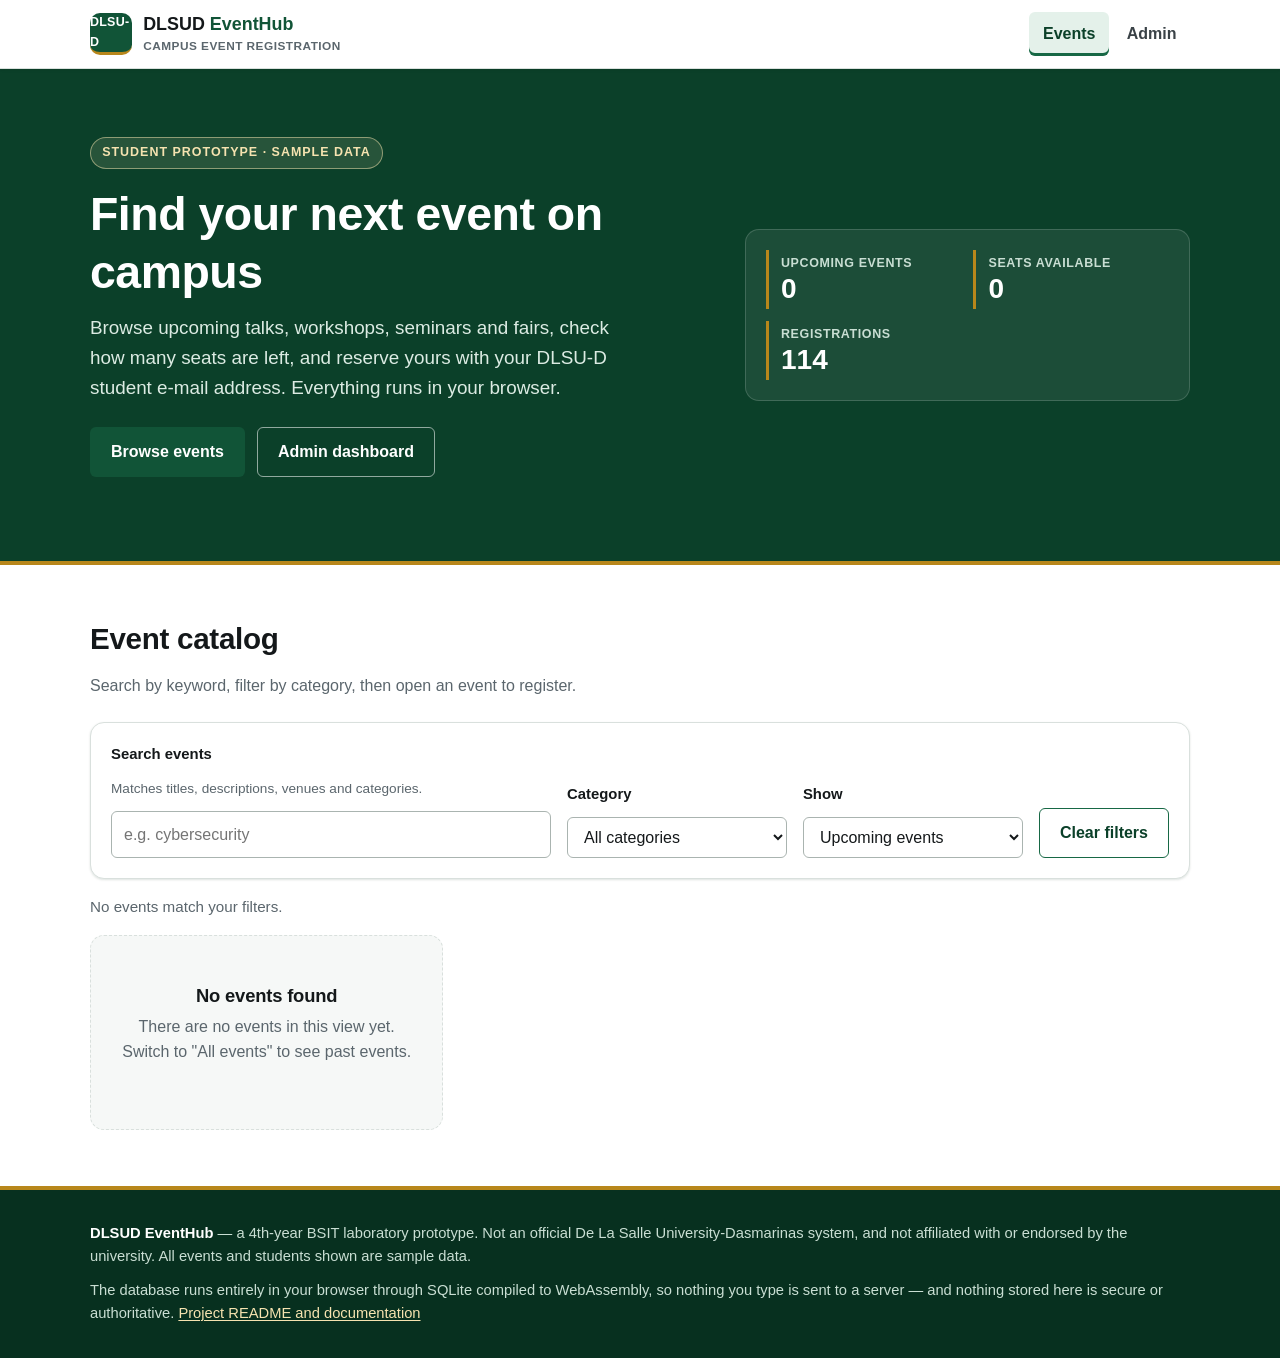
==== frontend/index.html @ 373277ae "Build DLSUD EventHub prototype: frontend, database, backend and tests Campus event registration prot" ====
<!DOCTYPE html>
<html lang="en">
<head>
    <meta charset="utf-8">
    <meta name="viewport" content="width=device-width, initial-scale=1">
    <title>DLSUD EventHub - Campus Event Registration</title>
    <meta name="description" content="DLSUD EventHub is a student prototype for browsing and registering for campus events at De La Salle University-Dasmarinas. Academic project, not an official university system.">
    <link rel="icon" href="data:image/svg+xml,%3Csvg xmlns='http://www.w3.org/2000/svg' viewBox='0 0 32 32'%3E%3Crect width='32' height='32' rx='7' fill='%23115437'/%3E%3Crect y='26' width='32' height='6' rx='2' fill='%23b8871b'/%3E%3Ctext x='16' y='20' font-family='Arial,Helvetica,sans-serif' font-size='15' font-weight='700' fill='%23ffffff' text-anchor='middle'%3EEH%3C/text%3E%3C/svg%3E">
    <link rel="stylesheet" href="css/styles.css">
</head>
<body data-page="catalog">
    <a class="skip-link" href="#main">Skip to main content</a>

    <header class="site-header">
        <div class="container site-header__inner">
            <a class="brand" href="index.html">
                <span class="brand__mark" aria-hidden="true">DLSU-D</span>
                <span>
                    <span class="brand__name">DLSUD <span>EventHub</span></span>
                    <span class="brand__tag">Campus event registration</span>
                </span>
            </a>
            <nav class="site-nav" aria-label="Main">
                <ul>
                    <li><a href="index.html" data-nav="catalog">Events</a></li>
                    <li><a href="admin.html" data-nav="admin">Admin</a></li>
                </ul>
            </nav>
        </div>
    </header>

    <main id="main">
        <section class="hero" aria-labelledby="hero-heading">
            <div class="container hero__inner">
                <div>
                    <p class="hero__eyebrow">Student prototype &middot; Sample data</p>
                    <h1 id="hero-heading">Find your next event on campus</h1>
                    <p class="hero__lead">
                        Browse upcoming talks, workshops, seminars and fairs, check how many
                        seats are left, and reserve yours with your DLSU-D student e-mail
                        address. Everything runs in your browser.
                    </p>
                    <p class="hero__actions">
                        <a class="btn btn--primary" href="#catalog">Browse events</a>
                        <a class="btn btn--ghost" href="admin.html">Admin dashboard</a>
                    </p>
                </div>
                <dl class="hero__stats">
                    <div>
                        <dt>Upcoming events</dt>
                        <dd id="stat-upcoming">&mdash;</dd>
                    </div>
                    <div>
                        <dt>Seats available</dt>
                        <dd id="stat-seats">&mdash;</dd>
                    </div>
                    <div>
                        <dt>Registrations</dt>
                        <dd id="stat-registrations">&mdash;</dd>
                    </div>
                </dl>
            </div>
        </section>

        <section class="section" id="catalog" aria-labelledby="catalog-heading">
            <div class="container">
                <div class="section__head">
                    <div>
                        <h2 id="catalog-heading">Event catalog</h2>
                        <p>Search by keyword, filter by category, then open an event to register.</p>
                    </div>
                </div>

                <div class="alert" id="page-alert" role="alert"></div>

                <form class="toolbar" id="filter-form" role="search" aria-labelledby="catalog-heading">
                    <div class="toolbar__field toolbar__field--search">
                        <label for="search-input">Search events</label>
                        <span class="field__hint" id="search-hint">Matches titles, descriptions, venues and categories.</span>
                        <input type="search" id="search-input" name="q"
                               placeholder="e.g. cybersecurity"
                               maxlength="80" autocomplete="off"
                               aria-describedby="search-hint">
                    </div>
                    <div class="toolbar__field">
                        <label for="category-filter">Category</label>
                        <select id="category-filter" name="category">
                            <option value="">All categories</option>
                        </select>
                    </div>
                    <div class="toolbar__field">
                        <label for="when-filter">Show</label>
                        <select id="when-filter" name="when">
                            <option value="upcoming">Upcoming events</option>
                            <option value="past">Past events</option>
                            <option value="all">All events</option>
                        </select>
                    </div>
                    <div class="toolbar__actions toolbar__field">
                        <button type="button" class="btn btn--secondary" id="clear-filters">Clear filters</button>
                    </div>
                </form>

                <p class="toolbar__meta" id="results-meta" role="status" aria-live="polite">Loading events&hellip;</p>

                <ul class="card-grid" id="event-list" aria-busy="true">
                    <li class="skeleton-card" aria-hidden="true"></li>
                    <li class="skeleton-card" aria-hidden="true"></li>
                    <li class="skeleton-card" aria-hidden="true"></li>
                </ul>
            </div>
        </section>
    </main>

    <footer class="site-footer">
        <div class="container">
            <p>
                <strong>DLSUD EventHub</strong> &mdash; a 4th-year BSIT laboratory prototype.
                Not an official De La Salle University-Dasmarinas system, and not affiliated
                with or endorsed by the university. All events and students shown are sample data.
            </p>
            <p>
                The database runs entirely in your browser through SQLite compiled to
                WebAssembly, so nothing you type is sent to a server &mdash; and nothing stored
                here is secure or authoritative.
                <a href="https://github.com/eximno/dlsud-eventhub#readme">Project README and documentation</a>
            </p>
        </div>
    </footer>

    <script src="vendor/sql-wasm.js"></script>
    <script src="js/validation.js"></script>
    <script src="js/registration.js"></script>
    <script src="js/database.js"></script>
    <script src="js/events.js"></script>
    <script src="js/app.js"></script>
</body>
</html>
---- frontend/css/styles.css ----
/* =============================================================================
   DLSUD EventHub - stylesheet
   Hand-written vanilla CSS. No framework, no build step, no preprocessor.

   Visual direction is *inspired by* DLSU-D's green/white identity. This is a
   student prototype and is not official university branding.

   Contents
     01 Tokens
     02 Reset & base
     03 Accessibility helpers
     04 Layout primitives
     05 Header & navigation
     06 Hero
     07 Toolbar (search & filters)
     08 Event cards
     09 Event detail
     10 Forms
     11 Alerts, badges & states
     12 Admin tables
     13 Footer
     14 Responsive
   ========================================================================== */

/* -- 01 Tokens ------------------------------------------------------------- */
:root {
    /* Brand - greens */
    --green-900: #07301f;
    --green-800: #0b4029;
    --green-700: #115437;
    --green-600: #176845;
    --green-500: #1f7f55;
    --green-100: #e4f1ea;
    --green-050: #f2f8f5;

    /* Brand - restrained gold accent */
    --gold-600: #8a6410;   /* passes AA on white (5.4:1) - safe for text */
    --gold-500: #b8871b;
    --gold-200: #f6e3b0;
    --gold-100: #fdf5e2;

    /* Neutrals */
    --ink-900: #14181a;
    --ink-700: #3a4247;
    --ink-500: #5b666d;   /* 4.9:1 on white - smallest text still passes AA */
    --line-300: #d9e0dd;
    --line-200: #e8ecea;
    --surface: #ffffff;
    --surface-alt: #f6f8f7;

    /* Status */
    --danger-700: #9a1c1c;
    --danger-100: #fdecec;
    --warn-700: #8a5a06;
    --warn-100: #fdf3e3;
    --ok-700: #14653f;
    --ok-100: #e3f3ea;

    /* Scale */
    --radius-sm: 6px;
    --radius-md: 10px;
    --radius-lg: 14px;
    --shadow-sm: 0 1px 2px rgba(7, 48, 31, .06), 0 1px 3px rgba(7, 48, 31, .08);
    --shadow-md: 0 2px 4px rgba(7, 48, 31, .06), 0 8px 20px rgba(7, 48, 31, .08);
    --container: 1140px;
    --font: "Segoe UI", Roboto, "Helvetica Neue", Arial, system-ui, sans-serif;
}

/* -- 02 Reset & base ------------------------------------------------------- */
*, *::before, *::after { box-sizing: border-box; }

html { -webkit-text-size-adjust: 100%; }

body {
    margin: 0;
    font-family: var(--font);
    font-size: 16px;
    line-height: 1.6;
    color: var(--ink-900);
    background: var(--surface);
    /* Guards against any single wide child forcing a horizontal page scroll. */
    overflow-x: hidden;
}

h1, h2, h3, h4 { margin: 0 0 .5em; line-height: 1.25; font-weight: 700; letter-spacing: -.01em; }
h1 { font-size: clamp(1.9rem, 1.4rem + 2vw, 2.9rem); }
h2 { font-size: clamp(1.4rem, 1.2rem + 1vw, 1.85rem); }
h3 { font-size: 1.15rem; }
p { margin: 0 0 1rem; }
ul, ol { margin: 0 0 1rem; padding-left: 1.2rem; }

a { color: var(--green-700); text-decoration-thickness: 1px; text-underline-offset: 2px; }
a:hover { color: var(--green-900); }

img { max-width: 100%; height: auto; }

code, .mono { font-family: ui-monospace, SFMono-Regular, Menlo, Consolas, monospace; font-size: .92em; }

/* -- 03 Accessibility helpers --------------------------------------------- */

/* Visible focus ring everywhere, on every interactive element. */
:where(a, button, input, select, textarea, summary, [tabindex]):focus-visible {
    outline: 3px solid var(--gold-500);
    outline-offset: 2px;
    border-radius: var(--radius-sm);
}

.visually-hidden {
    position: absolute !important;
    width: 1px; height: 1px;
    margin: -1px; padding: 0;
    overflow: hidden;
    clip: rect(0 0 0 0);
    white-space: nowrap;
    border: 0;
}

.skip-link {
    position: absolute;
    left: 1rem;
    top: -4rem;
    z-index: 100;
    padding: .7rem 1.1rem;
    background: var(--green-800);
    color: #fff;
    font-weight: 600;
    border-radius: 0 0 var(--radius-md) var(--radius-md);
    transition: top .15s ease-in-out;
}
.skip-link:focus { top: 0; color: #fff; }

@media (prefers-reduced-motion: reduce) {
    *, *::before, *::after {
        animation-duration: .001ms !important;
        animation-iteration-count: 1 !important;
        transition-duration: .001ms !important;
        scroll-behavior: auto !important;
    }
}

/* -- 04 Layout primitives -------------------------------------------------- */
.container {
    width: 100%;
    max-width: var(--container);
    margin-inline: auto;
    padding-inline: 1.25rem;
}

.section { padding-block: clamp(2rem, 1rem + 4vw, 3.5rem); }
.section--alt { background: var(--surface-alt); border-block: 1px solid var(--line-300); }

.section__head {
    display: flex;
    flex-wrap: wrap;
    align-items: flex-end;
    justify-content: space-between;
    gap: .75rem 1.5rem;
    margin-bottom: 1.5rem;
}
.section__head p { margin: 0; color: var(--ink-500); max-width: 60ch; }

.stack > * + * { margin-top: 1rem; }

/* -- 05 Header & navigation ----------------------------------------------- */
.site-header {
    position: sticky;
    top: 0;
    z-index: 20;
    background: var(--surface);
    border-bottom: 1px solid var(--line-300);
    box-shadow: var(--shadow-sm);
}

.site-header__inner {
    display: flex;
    flex-wrap: wrap;
    align-items: center;
    justify-content: space-between;
    gap: .5rem 1rem;
    min-height: 68px;
    padding-block: .6rem;
}

.brand {
    display: inline-flex;
    align-items: center;
    gap: .7rem;
    text-decoration: none;
    color: inherit;
}
.brand__mark {
    display: grid;
    place-items: center;
    width: 42px; height: 42px;
    flex: 0 0 auto;
    border-radius: var(--radius-md);
    background: var(--green-700);
    color: #fff;
    font-weight: 800;
    font-size: .78rem;
    letter-spacing: .02em;
    border-bottom: 3px solid var(--gold-500);
}
.brand__name { font-weight: 800; font-size: 1.12rem; line-height: 1.1; }
.brand__name span { color: var(--green-700); }
.brand__tag { display: block; font-size: .74rem; font-weight: 600; color: var(--ink-500); letter-spacing: .04em; text-transform: uppercase; }

.site-nav ul {
    display: flex;
    flex-wrap: wrap;
    gap: .25rem;
    margin: 0;
    padding: 0;
    list-style: none;
}
.site-nav a {
    display: block;
    padding: .55rem .85rem;
    border-radius: var(--radius-sm);
    font-weight: 600;
    color: var(--ink-700);
    text-decoration: none;
}
.site-nav a:hover { background: var(--green-050); color: var(--green-800); }
.site-nav a[aria-current="page"] {
    color: var(--green-800);
    background: var(--green-100);
    /* Current page is marked by weight + underline too, not colour alone. */
    box-shadow: inset 0 -3px 0 var(--green-600);
}

/* -- 06 Hero --------------------------------------------------------------- */
.hero {
    background: var(--green-800);
    color: #fff;
    border-bottom: 4px solid var(--gold-500);
}
.hero__inner {
    display: grid;
    gap: 2rem;
    padding-block: clamp(2.25rem, 1.5rem + 5vw, 4.25rem);
    grid-template-columns: minmax(0, 1.4fr) minmax(0, 1fr);
    align-items: center;
}
.hero h1 { color: #fff; margin-bottom: .75rem; }
.hero__lead { font-size: clamp(1rem, .95rem + .4vw, 1.18rem); color: #dcebe3; max-width: 52ch; }
.hero__eyebrow {
    display: inline-block;
    margin-bottom: 1rem;
    padding: .3rem .7rem;
    border: 1px solid rgba(246, 227, 176, .5);
    border-radius: 999px;
    background: rgba(246, 227, 176, .12);
    color: var(--gold-200);
    font-size: .78rem;
    font-weight: 700;
    letter-spacing: .08em;
    text-transform: uppercase;
}
.hero__actions { display: flex; flex-wrap: wrap; gap: .75rem; margin-top: 1.5rem; }

.hero__stats {
    display: grid;
    grid-template-columns: repeat(auto-fit, minmax(130px, 1fr));
    gap: .75rem;
    margin: 0;
    padding: 1.25rem;
    background: rgba(255, 255, 255, .07);
    border: 1px solid rgba(255, 255, 255, .16);
    border-radius: var(--radius-lg);
}
.hero__stats > div { padding: .25rem .25rem .25rem .75rem; border-left: 3px solid var(--gold-500); }
.hero__stats dt { font-size: .78rem; font-weight: 600; letter-spacing: .05em; text-transform: uppercase; color: #c9ded3; }
.hero__stats dd { margin: 0; font-size: 1.75rem; font-weight: 800; line-height: 1.1; }

/* -- 07 Toolbar ------------------------------------------------------------ */
.toolbar {
    display: grid;
    gap: 1rem;
    grid-template-columns: minmax(0, 2fr) minmax(0, 1fr) minmax(0, 1fr) auto;
    align-items: end;
    padding: 1.25rem;
    background: var(--surface);
    border: 1px solid var(--line-300);
    border-radius: var(--radius-lg);
    box-shadow: var(--shadow-sm);
}
.toolbar__field { display: flex; flex-direction: column; gap: .35rem; min-width: 0; }
.toolbar__meta {
    margin-top: 1rem;
    font-size: .95rem;
    color: var(--ink-500);
    min-height: 1.5rem;
}

/* -- 08 Event cards -------------------------------------------------------- */
.card-grid {
    display: grid;
    gap: 1.25rem;
    grid-template-columns: repeat(auto-fill, minmax(min(100%, 300px), 1fr));
    margin: 0;
    padding: 0;
    list-style: none;
}

.event-card {
    display: flex;
    flex-direction: column;
    height: 100%;
    background: var(--surface);
    border: 1px solid var(--line-300);
    border-radius: var(--radius-lg);
    box-shadow: var(--shadow-sm);
    overflow: hidden;
    transition: box-shadow .18s ease, transform .18s ease, border-color .18s ease;
}
.event-card:hover { box-shadow: var(--shadow-md); transform: translateY(-2px); border-color: var(--green-500); }
.event-card:focus-within { border-color: var(--green-600); }

.event-card__top {
    display: flex;
    flex-wrap: wrap;
    align-items: center;
    justify-content: space-between;
    gap: .5rem;
    padding: .9rem 1.15rem;
    background: var(--green-050);
    border-bottom: 1px solid var(--line-300);
}
.event-card__date { font-weight: 700; color: var(--green-800); font-size: .95rem; }
.event-card__body { padding: 1.15rem; flex: 1 1 auto; }
.event-card__body h3 { margin-bottom: .4rem; }
.event-card__body h3 a { color: inherit; text-decoration: none; }
.event-card__body h3 a:hover { text-decoration: underline; }
.event-card__excerpt {
    margin: .5rem 0 0;
    color: var(--ink-700);
    font-size: .95rem;
    /* Keeps every card the same height without clipping mid-word. */
    display: -webkit-box;
    -webkit-line-clamp: 3;
    -webkit-box-orient: vertical;
    overflow: hidden;
}
.event-card__meta { margin: .6rem 0 0; padding: 0; list-style: none; font-size: .92rem; color: var(--ink-500); }
.event-card__meta li { display: flex; gap: .45rem; padding-block: .1rem; }
.event-card__meta strong { color: var(--ink-700); font-weight: 600; }
.event-card__foot {
    display: flex;
    flex-wrap: wrap;
    align-items: center;
    justify-content: space-between;
    gap: .75rem;
    padding: 1rem 1.15rem;
    border-top: 1px solid var(--line-300);
    background: var(--surface);
}

/* Seat meter: the bar is decorative, the text carries the information. */
.seats { min-width: 0; }
.seats__text { font-size: .9rem; font-weight: 600; color: var(--ink-700); }
.seats__bar {
    height: 7px;
    margin-top: .35rem;
    border-radius: 999px;
    background: var(--line-300);
    overflow: hidden;
}
.seats__fill { display: block; height: 100%; background: var(--green-600); border-radius: 999px; }
.seats--tight .seats__fill { background: var(--gold-500); }
.seats--full .seats__fill { background: var(--danger-700); }

/* -- 09 Event detail ------------------------------------------------------- */
.breadcrumb { margin: 1.25rem 0 0; font-size: .92rem; color: var(--ink-500); }
.breadcrumb ol { display: flex; flex-wrap: wrap; gap: .4rem; margin: 0; padding: 0; list-style: none; }
.breadcrumb li + li::before { content: "/"; margin-right: .4rem; color: var(--line-300); }

.detail {
    display: grid;
    gap: 2rem;
    grid-template-columns: minmax(0, 1.55fr) minmax(0, 1fr);
    align-items: start;
}

.detail__header { padding-bottom: 1.25rem; border-bottom: 1px solid var(--line-300); margin-bottom: 1.5rem; }

.detail__meta {
    display: grid;
    gap: 1rem;
    grid-template-columns: repeat(auto-fit, minmax(170px, 1fr));
    margin: 0 0 1.75rem;
    padding: 1.25rem;
    background: var(--green-050);
    border: 1px solid var(--line-300);
    border-left: 4px solid var(--green-600);
    border-radius: var(--radius-md);
}
.detail__meta dt { font-size: .76rem; font-weight: 700; letter-spacing: .06em; text-transform: uppercase; color: var(--green-800); }
.detail__meta dd { margin: .15rem 0 0; font-weight: 600; color: var(--ink-900); }

.panel {
    position: sticky;
    top: 92px;
    padding: 1.5rem;
    background: var(--surface);
    border: 1px solid var(--line-300);
    border-radius: var(--radius-lg);
    box-shadow: var(--shadow-md);
}
.panel h2 { font-size: 1.25rem; }
/* After the panel swaps its contents (form -> confirmation, or form -> "event
   is full"), a queued second click from an impatient double-click would land
   on whichever control now occupies that spot and navigate the student away
   from their own confirmation. For half a second, links and buttons inside the
   panel ignore pointer input; keyboard users are unaffected because focus is
   moved to the panel itself. */
.panel--settling a,
.panel--settling button { pointer-events: none; }
.panel__seats { padding: .9rem 1rem; margin-bottom: 1.25rem; background: var(--surface-alt); border: 1px solid var(--line-300); border-radius: var(--radius-md); }

/* -- 10 Forms -------------------------------------------------------------- */
.field { margin-bottom: 1.1rem; }
.field > label,
.toolbar__field > label {
    display: block;
    font-weight: 600;
    font-size: .93rem;
    color: var(--ink-900);
    margin-bottom: .3rem;
}
.field__hint, .toolbar__field .field__hint {
    display: block;
    font-size: .85rem;
    color: var(--ink-500);
    margin-bottom: .35rem;
}

input[type="text"], input[type="email"], input[type="search"], select, textarea {
    width: 100%;
    min-width: 0;
    padding: .62rem .75rem;
    font: inherit;
    font-size: 1rem;
    color: var(--ink-900);
    background: var(--surface);
    border: 1px solid #aab4b0;
    border-radius: var(--radius-sm);
}
input:hover, select:hover { border-color: var(--green-600); }
input[aria-invalid="true"], select[aria-invalid="true"] {
    border-color: var(--danger-700);
    border-width: 2px;
    background: var(--danger-100);
}
input:disabled, select:disabled, button:disabled {
    background: var(--surface-alt);
    color: var(--ink-500);
    cursor: not-allowed;
    border-color: var(--line-300);
}

.field__error {
    display: block;
    margin-top: .3rem;
    font-size: .88rem;
    font-weight: 600;
    color: var(--danger-700);
}
/* "!" prefix so the error is not communicated by colour alone. */
.field__error:not(:empty)::before { content: "\26A0\FE0E  "; }

.btn {
    display: inline-flex;
    align-items: center;
    justify-content: center;
    gap: .45rem;
    padding: .7rem 1.25rem;
    min-height: 44px;              /* comfortable touch target */
    font: inherit;
    font-weight: 700;
    text-align: center;
    text-decoration: none;
    border: 1px solid transparent;
    border-radius: var(--radius-sm);
    cursor: pointer;
    transition: background-color .15s ease, color .15s ease, border-color .15s ease;
}
.btn--primary { background: var(--green-700); color: #fff; }
.btn--primary:hover:not(:disabled) { background: var(--green-900); color: #fff; }
.btn--secondary { background: var(--surface); color: var(--green-800); border-color: var(--green-600); }
.btn--secondary:hover:not(:disabled) { background: var(--green-050); color: var(--green-900); }
.btn--ghost { background: transparent; color: #fff; border-color: rgba(255, 255, 255, .55); }
.btn--ghost:hover { background: rgba(255, 255, 255, .12); color: #fff; }
.btn--block { width: 100%; }
.btn--sm { padding: .45rem .8rem; min-height: 38px; font-size: .92rem; }
.btn[aria-busy="true"] { opacity: .8; }

/* -- 11 Alerts, badges & states ------------------------------------------- */
.alert {
    display: flex;
    gap: .7rem;
    padding: .9rem 1.1rem;
    margin-bottom: 1.25rem;
    border: 1px solid;
    border-left-width: 5px;
    border-radius: var(--radius-md);
    font-size: .96rem;
}
.alert:empty { display: none; }
.alert h2, .alert h3 { font-size: 1.02rem; margin-bottom: .25rem; }
.alert p:last-child, .alert ul:last-child { margin-bottom: 0; }
.alert__icon { font-weight: 800; flex: 0 0 auto; }
.alert--error { background: var(--danger-100); border-color: var(--danger-700); color: #5e1111; }
.alert--warn { background: var(--warn-100); border-color: var(--warn-700); color: #5c3c03; }
.alert--success { background: var(--ok-100); border-color: var(--ok-700); color: #0c4429; }
.alert--info { background: var(--green-050); border-color: var(--green-600); color: var(--green-900); }

.badge {
    display: inline-block;
    padding: .2rem .6rem;
    font-size: .75rem;
    font-weight: 700;
    letter-spacing: .04em;
    text-transform: uppercase;
    border: 1px solid;
    border-radius: 999px;
    white-space: nowrap;
}
.badge--category { background: var(--surface); border-color: var(--green-600); color: var(--green-800); }
.badge--open { background: var(--ok-100); border-color: var(--ok-700); color: var(--ok-700); }
.badge--tight { background: var(--gold-100); border-color: var(--gold-600); color: var(--gold-600); }
.badge--full { background: var(--danger-100); border-color: var(--danger-700); color: var(--danger-700); }
.badge--past { background: var(--surface-alt); border-color: var(--ink-500); color: var(--ink-700); }
.badge--cancelled { background: var(--surface-alt); border-color: var(--ink-500); color: var(--ink-700); }

.state {
    padding: clamp(1.75rem, 1rem + 3vw, 3rem) 1.5rem;
    text-align: center;
    background: var(--surface-alt);
    border: 1px dashed var(--line-300);
    border-radius: var(--radius-lg);
}
.state h2, .state h3 { margin-bottom: .4rem; }
.state p { color: var(--ink-500); max-width: 50ch; margin-inline: auto; }

/* Skeleton placeholders while SQLite boots. */
.skeleton-card {
    height: 232px;
    border: 1px solid var(--line-300);
    border-radius: var(--radius-lg);
    background: linear-gradient(100deg, var(--surface-alt) 30%, #eef2f0 50%, var(--surface-alt) 70%);
    background-size: 220% 100%;
    animation: shimmer 1.3s linear infinite;
}
@keyframes shimmer { from { background-position: 150% 0; } to { background-position: -50% 0; } }

.spinner {
    display: inline-block;
    width: 1em; height: 1em;
    border: 2px solid currentColor;
    border-right-color: transparent;
    border-radius: 50%;
    animation: spin .7s linear infinite;
}
@keyframes spin { to { transform: rotate(360deg); } }

.receipt {
    margin: 1rem 0 0;
    padding: 1rem;
    background: var(--surface-alt);
    border: 1px solid var(--line-300);
    border-radius: var(--radius-md);
}
.receipt dt { font-size: .76rem; font-weight: 700; letter-spacing: .05em; text-transform: uppercase; color: var(--ink-500); }
.receipt dd { margin: 0 0 .6rem; font-weight: 600; }
.receipt dd:last-child { margin-bottom: 0; }

/* -- 12 Admin tables ------------------------------------------------------- */
.stat-grid {
    display: grid;
    gap: 1rem;
    grid-template-columns: repeat(auto-fit, minmax(190px, 1fr));
    margin: 0 0 2rem;
    padding: 0;
    list-style: none;
}
.stat {
    padding: 1.1rem 1.25rem;
    background: var(--surface);
    border: 1px solid var(--line-300);
    border-top: 4px solid var(--green-600);
    border-radius: var(--radius-md);
    box-shadow: var(--shadow-sm);
}
.stat dt { font-size: .78rem; font-weight: 700; letter-spacing: .05em; text-transform: uppercase; color: var(--ink-500); }
.stat dd { margin: .2rem 0 0; font-size: 1.9rem; font-weight: 800; line-height: 1.1; color: var(--green-800); }

/* Accessible scroll container: focusable so keyboard users can scroll it. */
.table-scroll {
    overflow-x: auto;
    -webkit-overflow-scrolling: touch;
    border: 1px solid var(--line-300);
    border-radius: var(--radius-md);
    background: var(--surface);
}

table.data {
    width: 100%;
    border-collapse: collapse;
    font-size: .95rem;
}
table.data caption {
    padding: .9rem 1rem;
    text-align: left;
    font-weight: 700;
    color: var(--ink-900);
    border-bottom: 1px solid var(--line-300);
}
table.data th, table.data td {
    padding: .7rem 1rem;
    text-align: left;
    border-bottom: 1px solid var(--line-200);
    vertical-align: top;
}
table.data thead th {
    background: var(--green-050);
    color: var(--green-900);
    font-size: .8rem;
    letter-spacing: .04em;
    text-transform: uppercase;
    white-space: nowrap;
    border-bottom: 2px solid var(--green-600);
}
table.data tbody tr:nth-child(even) { background: var(--surface-alt); }
table.data tbody tr:last-child td { border-bottom: 0; }
table.data td.num, table.data th.num { text-align: right; font-variant-numeric: tabular-nums; }

/* -- 13 Footer ------------------------------------------------------------- */
.site-footer {
    margin-top: auto;
    padding-block: 2rem;
    background: var(--green-900);
    color: #c9ded3;
    border-top: 4px solid var(--gold-500);
    font-size: .92rem;
}
.site-footer a { color: var(--gold-200); }
.site-footer a:hover { color: #fff; }
.site-footer p { margin-bottom: .6rem; }
.site-footer p:last-child { margin-bottom: 0; }
.site-footer strong { color: #fff; }

body { display: flex; flex-direction: column; min-height: 100vh; }
main { flex: 1 0 auto; }

/* -- 14 Responsive --------------------------------------------------------- */
@media (max-width: 960px) {
    .hero__inner { grid-template-columns: minmax(0, 1fr); }
    .detail { grid-template-columns: minmax(0, 1fr); }
    .panel { position: static; }
    .toolbar { grid-template-columns: minmax(0, 1fr) minmax(0, 1fr); }
    .toolbar__field--search { grid-column: 1 / -1; }
    .toolbar > .toolbar__actions { grid-column: 1 / -1; }
}

@media (max-width: 620px) {
    .site-header__inner { min-height: 0; }
    .site-nav { width: 100%; }
    .site-nav ul { gap: .15rem; }
    .site-nav a { padding: .5rem .7rem; font-size: .95rem; }
    .toolbar { grid-template-columns: minmax(0, 1fr); padding: 1rem; }
    .hero__stats dd { font-size: 1.5rem; }
    .event-card__foot { flex-direction: column; align-items: stretch; }
    .event-card__foot .btn { width: 100%; }
    .container { padding-inline: 1rem; }
}

@media print {
    .site-header, .site-footer, .toolbar, .btn { display: none !important; }
    body { color: #000; }
}
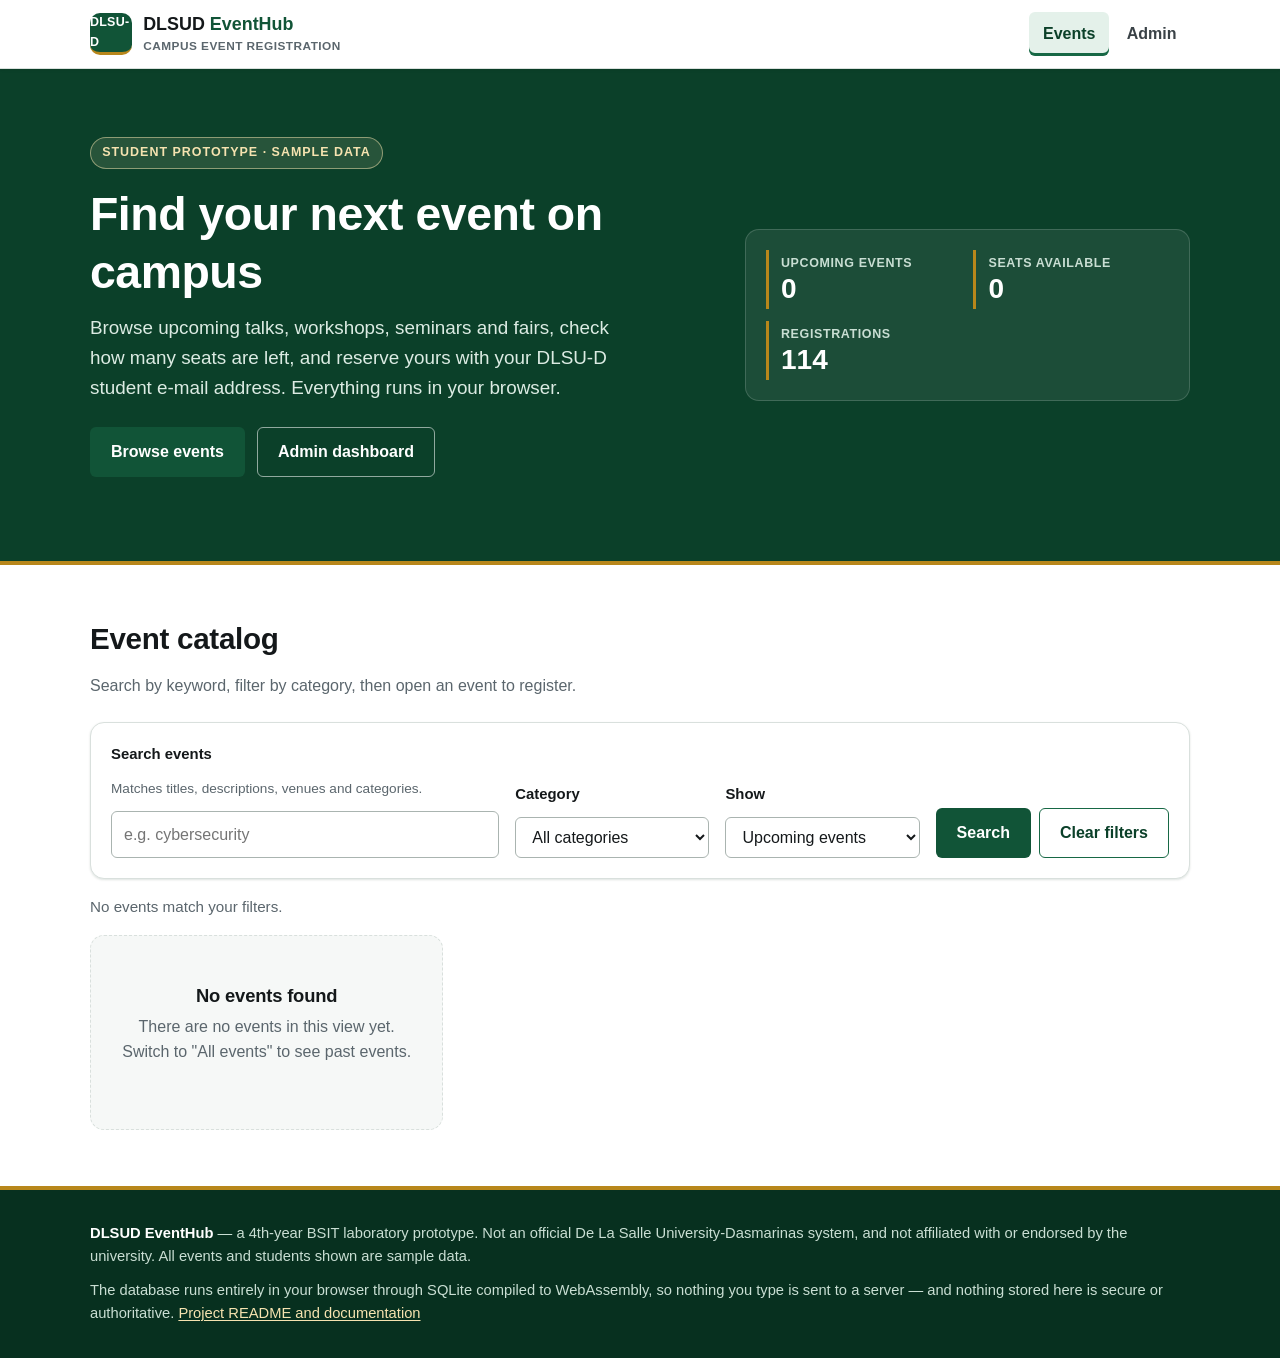
==== commit 9f4c5fcc: "Add documentation, browser checks and fixes found by auditing Verification found real defects in the" ====
--- a/frontend/index.html
+++ b/frontend/index.html
@@ -97,6 +97,10 @@
                         </select>
                     </div>
                     <div class="toolbar__actions toolbar__field">
+                        <!-- Results update as you type, but the form still has a
+                             real submit button: WCAG technique H32, and an
+                             affordance for anyone who expects to press one. -->
+                        <button type="submit" class="btn btn--primary" id="apply-filters">Search</button>
                         <button type="button" class="btn btn--secondary" id="clear-filters">Clear filters</button>
                     </div>
                 </form>
--- a/frontend/css/styles.css
+++ b/frontend/css/styles.css
@@ -286,6 +286,13 @@
     box-shadow: var(--shadow-sm);
 }
 .toolbar__field { display: flex; flex-direction: column; gap: .35rem; min-width: 0; }
+.toolbar__actions {
+    flex-direction: row;
+    flex-wrap: wrap;
+    gap: .5rem;
+}
+.toolbar__actions .btn { flex: 1 1 auto; }
+
 .toolbar__meta {
     margin-top: 1rem;
     font-size: .95rem;
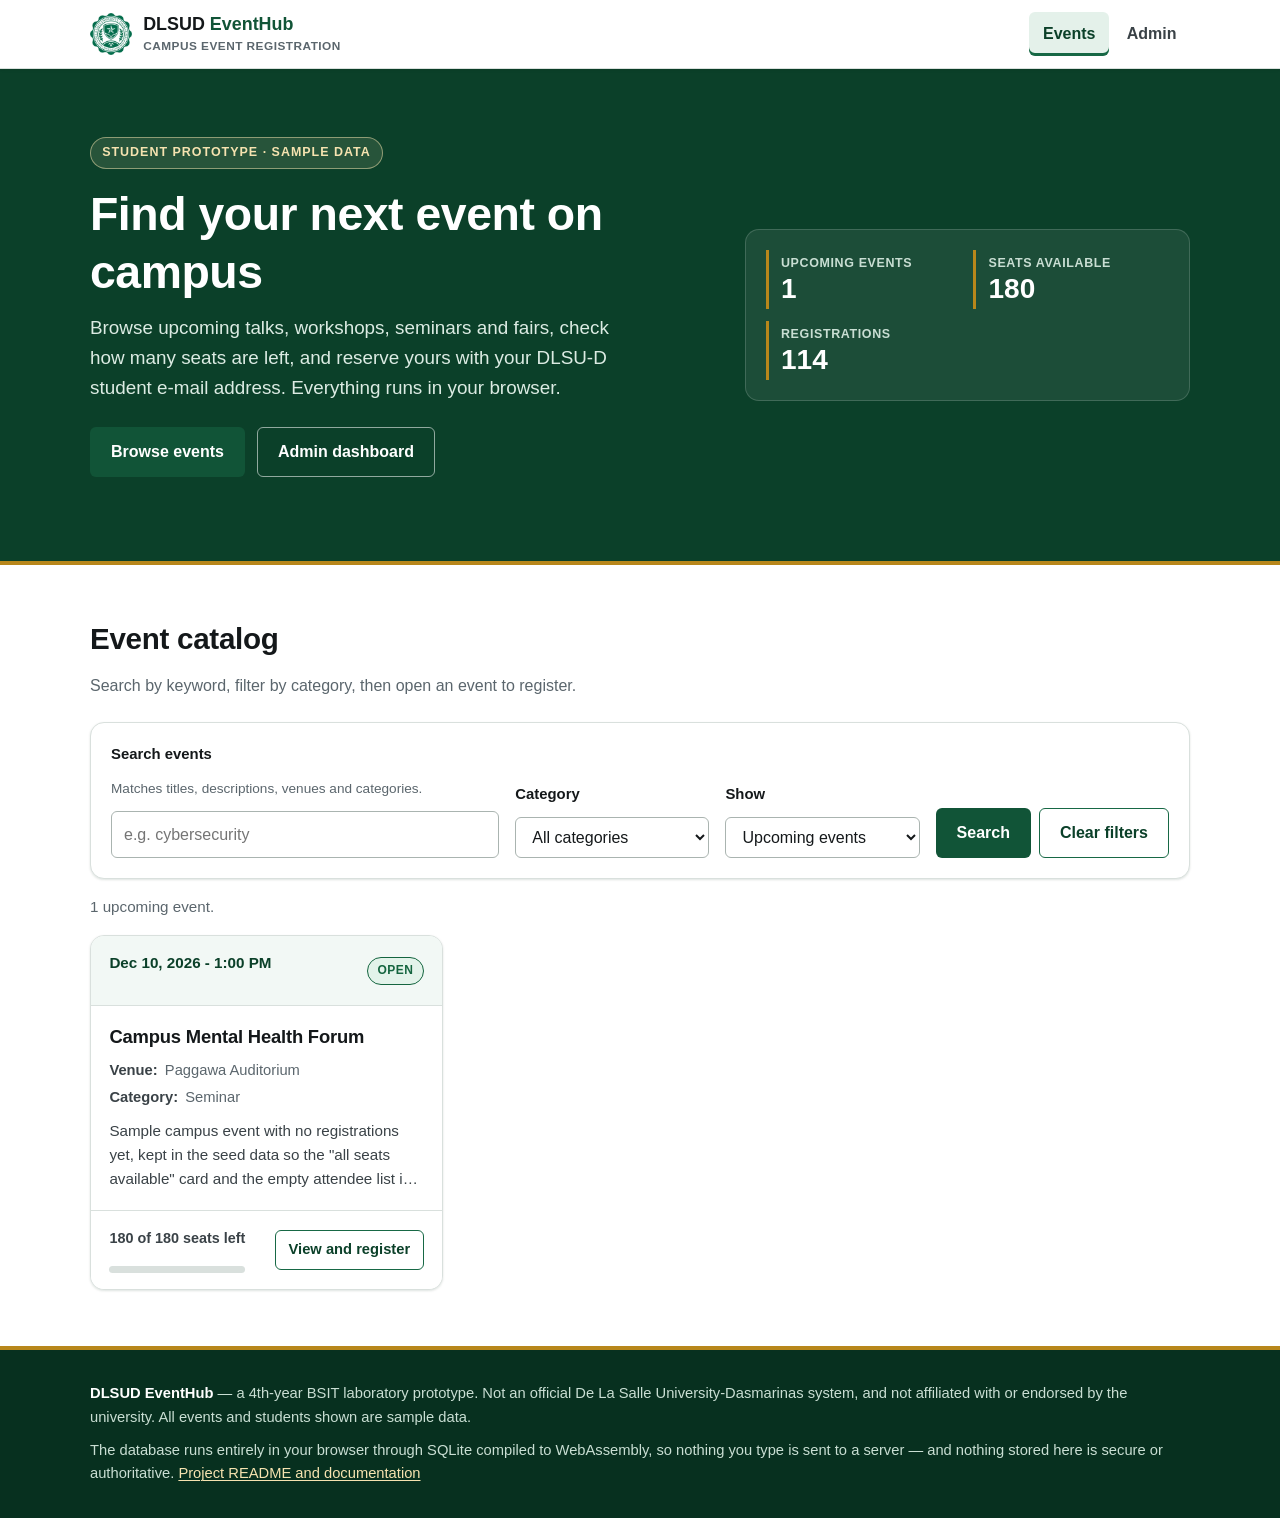
==== commit 44425f6b: "Use the DLSU-D seal as the site logo and favicon Co-Authored-By: Claude Sonnet 5.5 <noreply@anthropi" ====
--- a/frontend/index.html
+++ b/frontend/index.html
@@ -5,7 +5,7 @@
     <meta name="viewport" content="width=device-width, initial-scale=1">
     <title>DLSUD EventHub - Campus Event Registration</title>
     <meta name="description" content="DLSUD EventHub is a student prototype for browsing and registering for campus events at De La Salle University-Dasmarinas. Academic project, not an official university system.">
-    <link rel="icon" href="data:image/svg+xml,%3Csvg xmlns='http://www.w3.org/2000/svg' viewBox='0 0 32 32'%3E%3Crect width='32' height='32' rx='7' fill='%23115437'/%3E%3Crect y='26' width='32' height='6' rx='2' fill='%23b8871b'/%3E%3Ctext x='16' y='20' font-family='Arial,Helvetica,sans-serif' font-size='15' font-weight='700' fill='%23ffffff' text-anchor='middle'%3EEH%3C/text%3E%3C/svg%3E">
+    <link rel="icon" type="image/webp" href="img/logo.webp">
     <link rel="stylesheet" href="css/styles.css">
 </head>
 <body data-page="catalog">
@@ -14,7 +14,7 @@
     <header class="site-header">
         <div class="container site-header__inner">
             <a class="brand" href="index.html">
-                <span class="brand__mark" aria-hidden="true">DLSU-D</span>
+                <img class="brand__mark" src="img/logo.webp" alt="" width="42" height="42">
                 <span>
                     <span class="brand__name">DLSUD <span>EventHub</span></span>
                     <span class="brand__tag">Campus event registration</span>
--- a/frontend/css/styles.css
+++ b/frontend/css/styles.css
@@ -189,17 +189,9 @@
     color: inherit;
 }
 .brand__mark {
-    display: grid;
-    place-items: center;
     width: 42px; height: 42px;
     flex: 0 0 auto;
-    border-radius: var(--radius-md);
-    background: var(--green-700);
-    color: #fff;
-    font-weight: 800;
-    font-size: .78rem;
-    letter-spacing: .02em;
-    border-bottom: 3px solid var(--gold-500);
+    object-fit: contain;
 }
 .brand__name { font-weight: 800; font-size: 1.12rem; line-height: 1.1; }
 .brand__name span { color: var(--green-700); }
